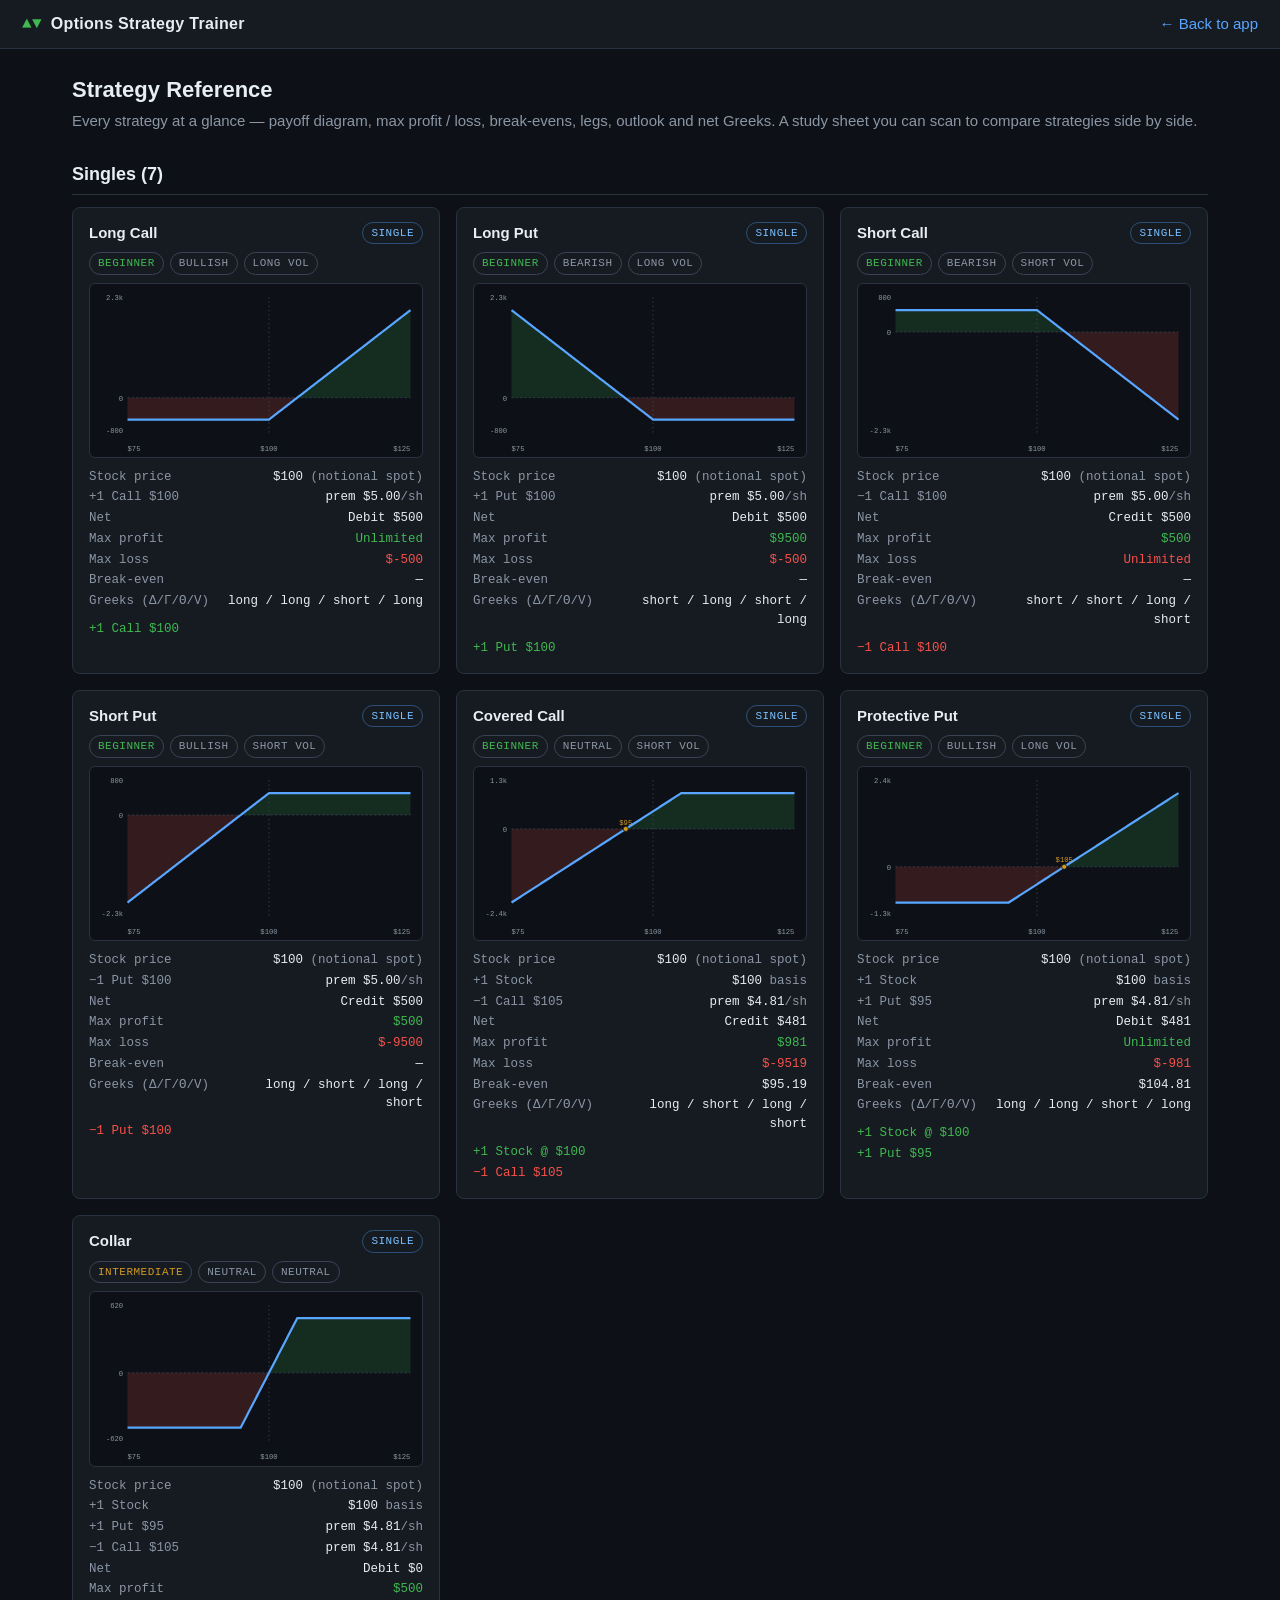
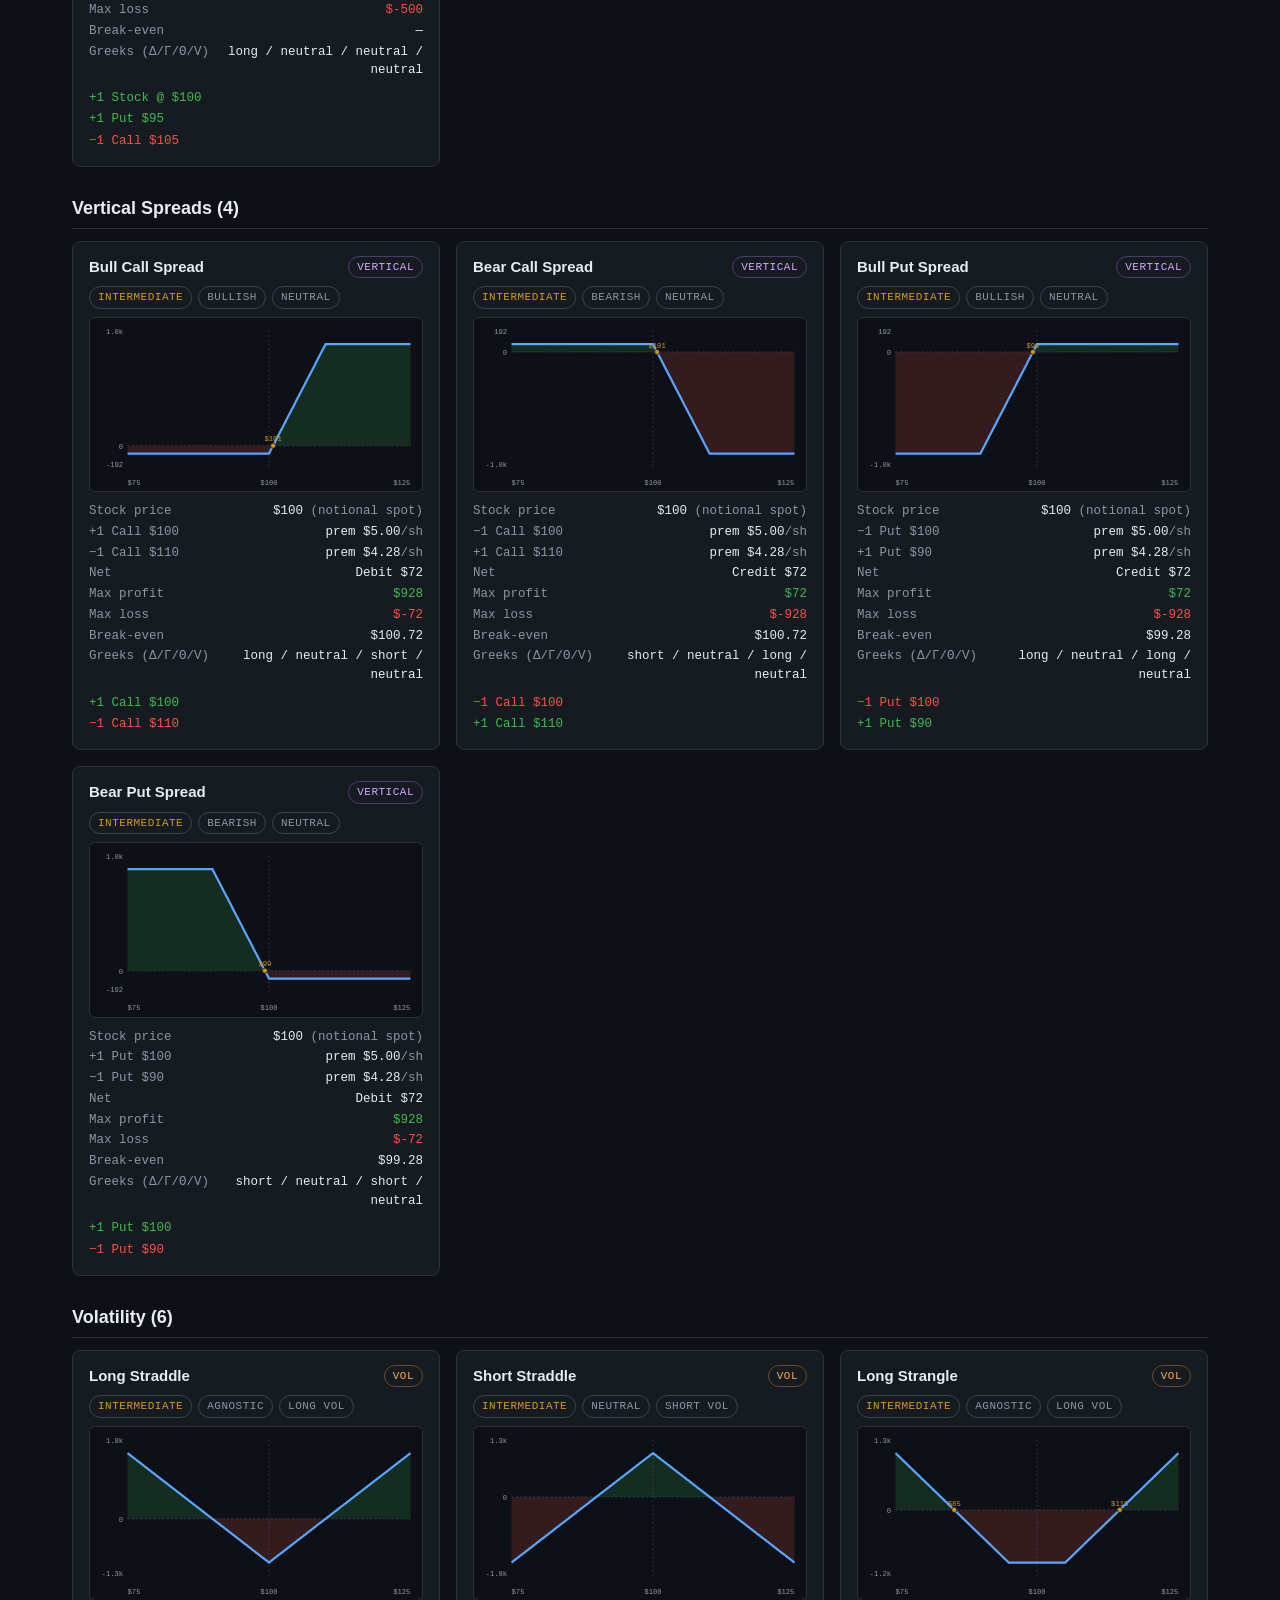
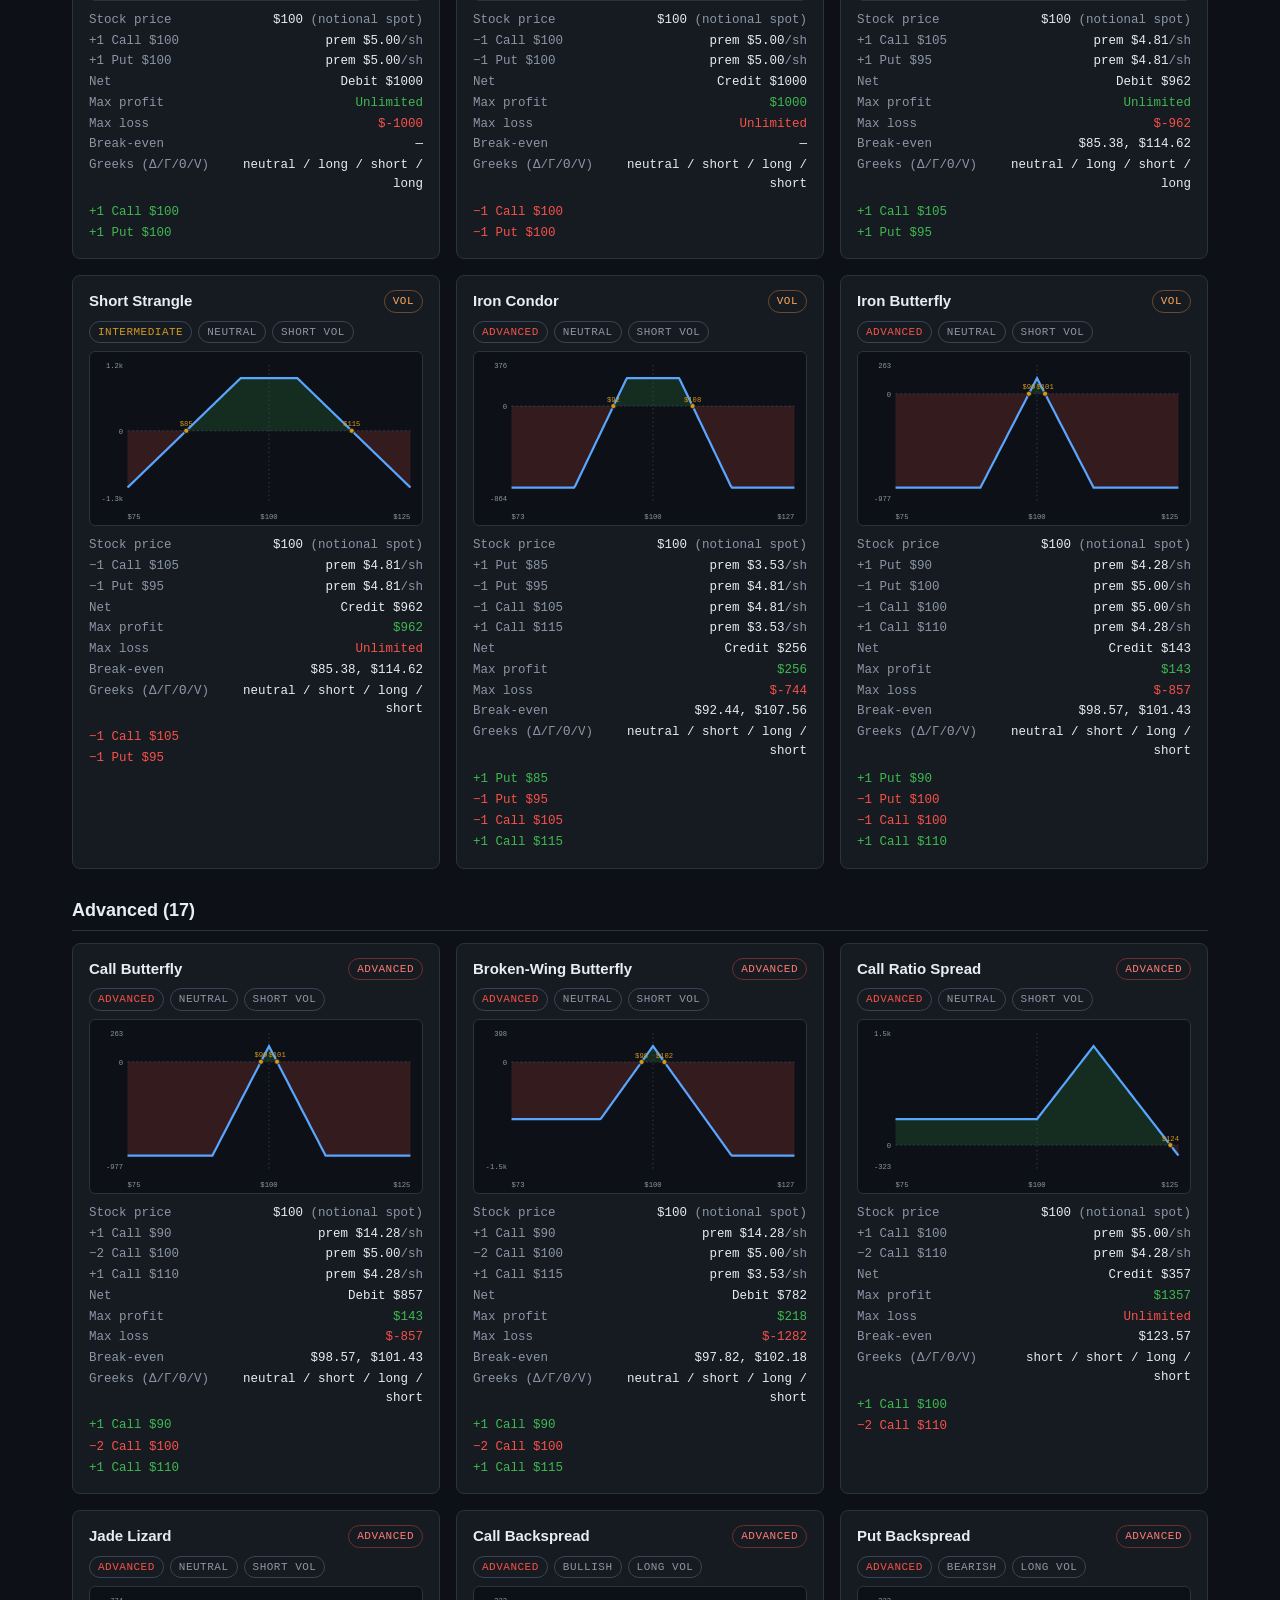
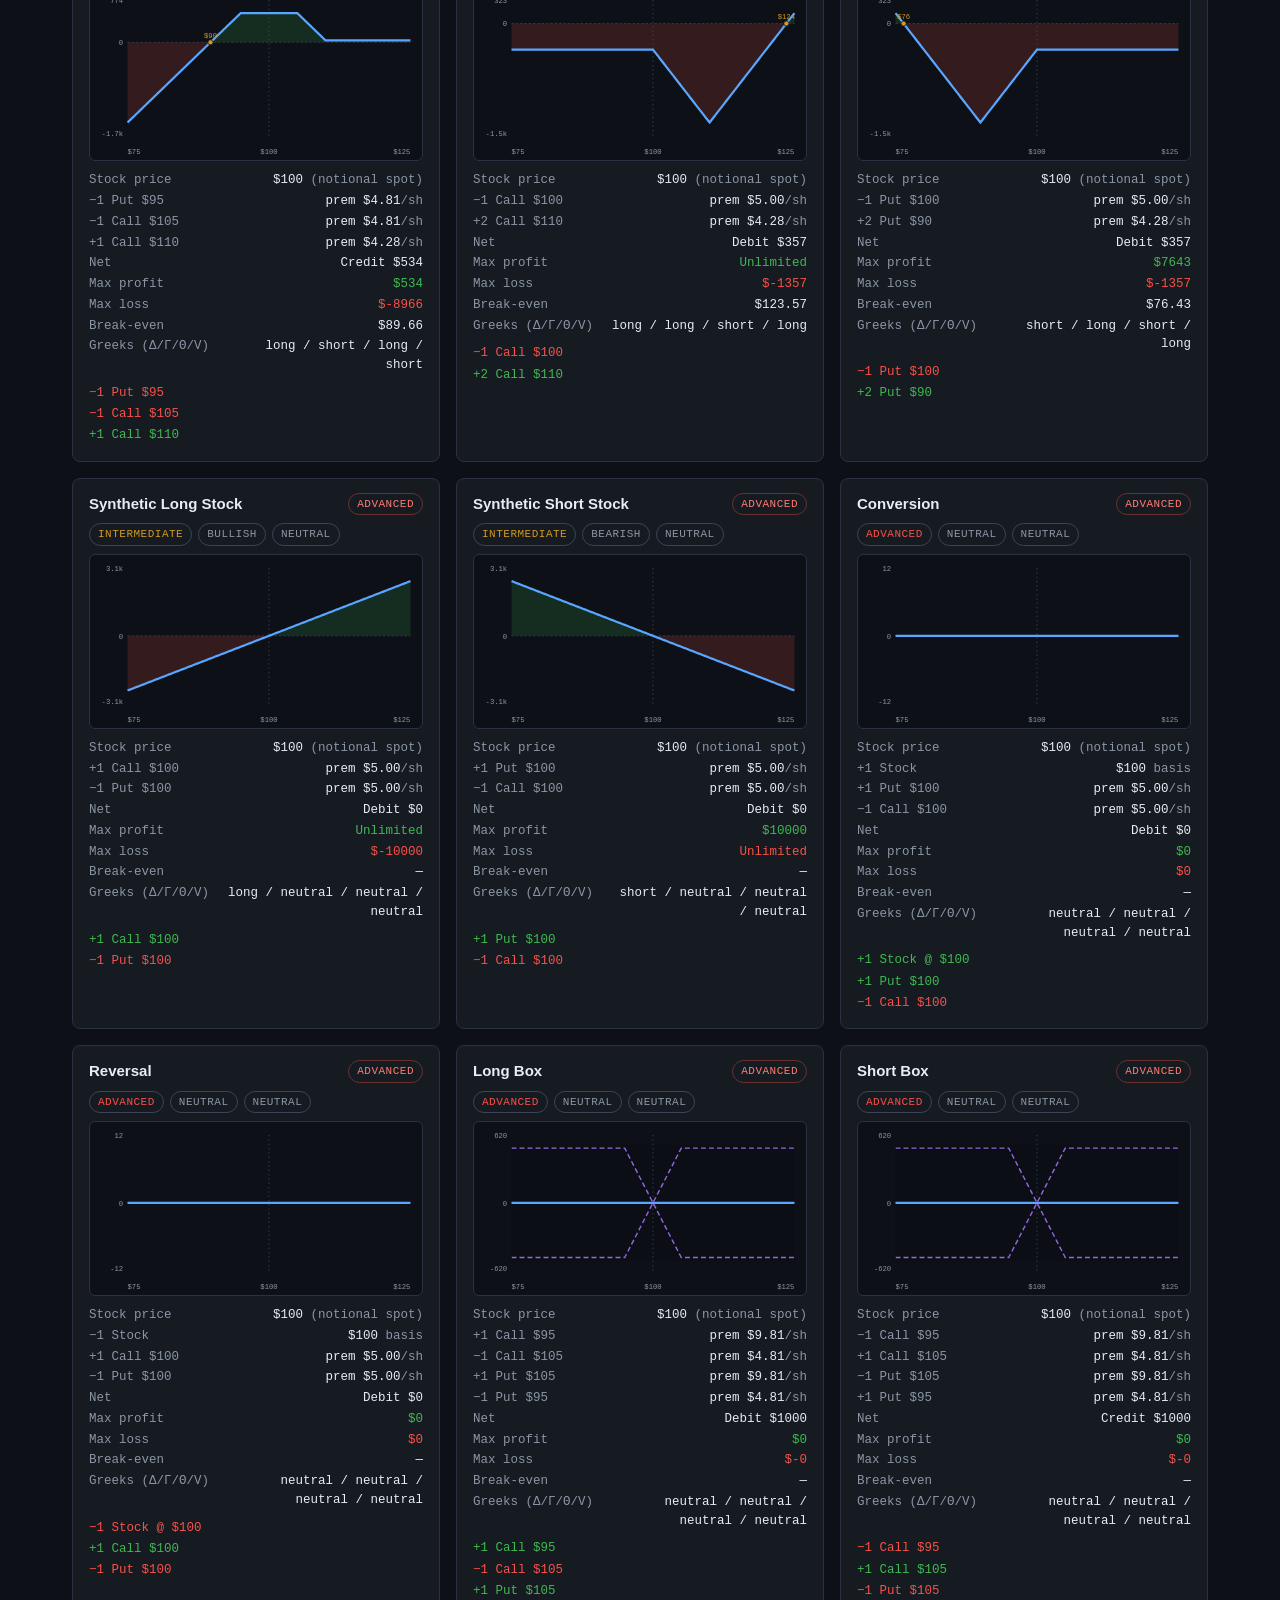
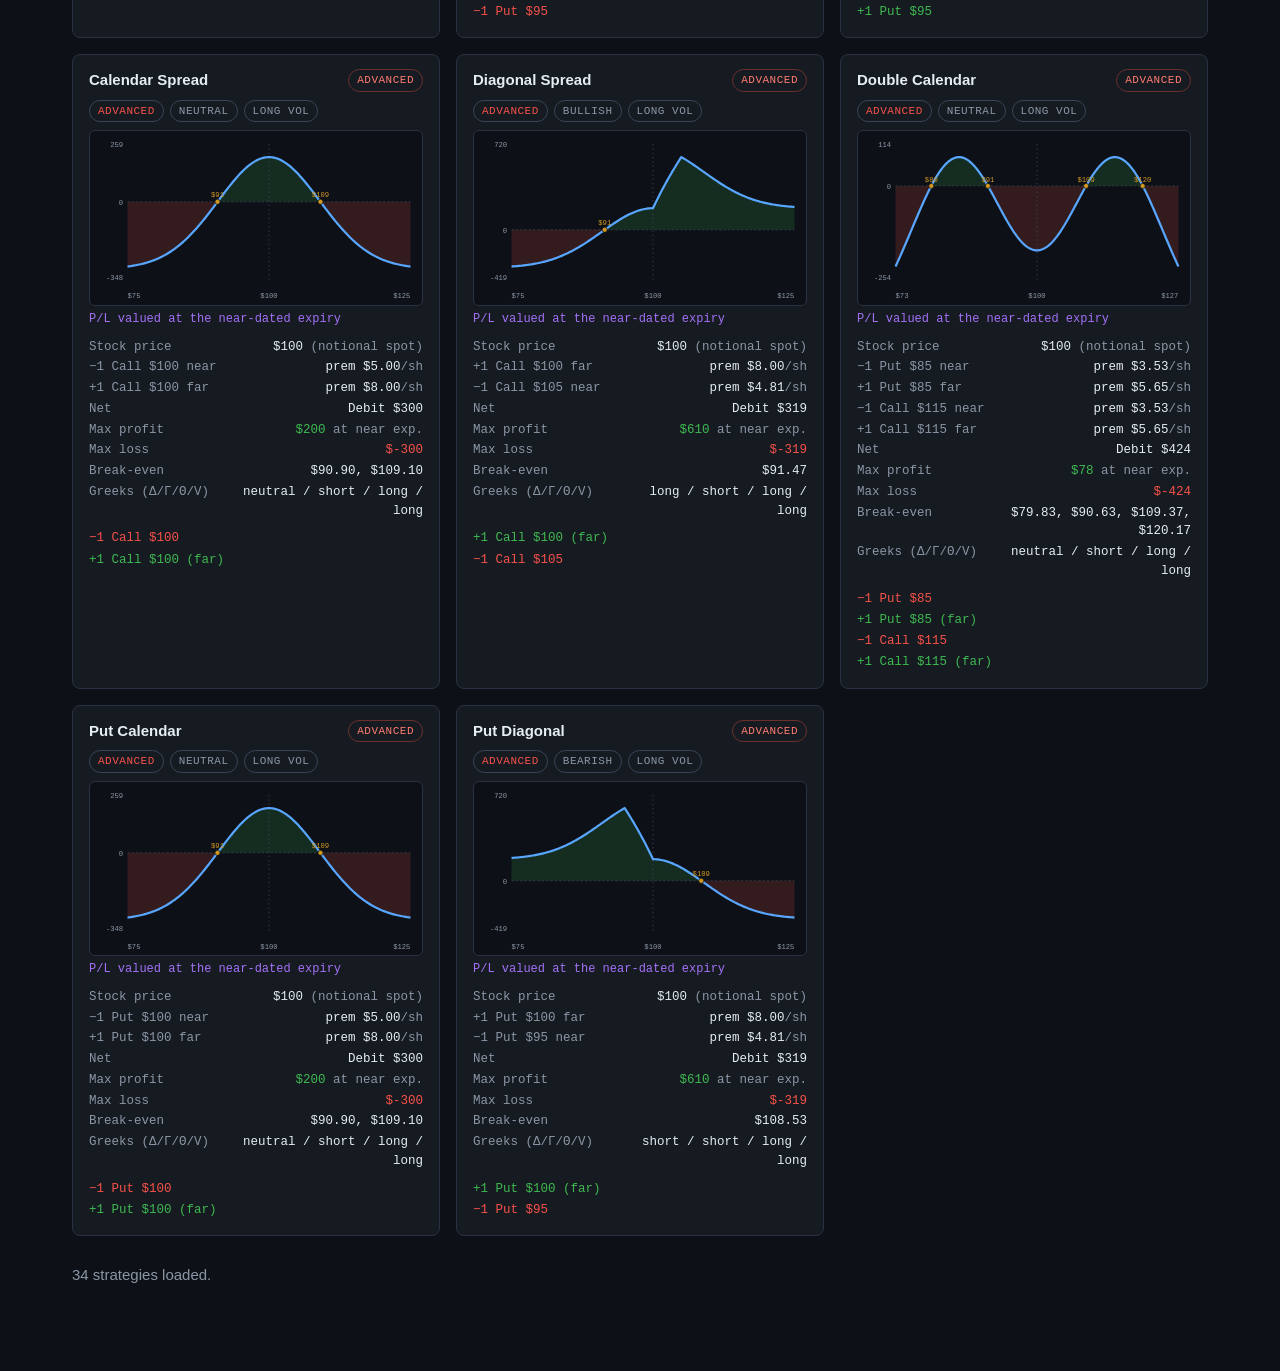
==== gallery.html @ bd4fcbb5 "Accept commas as decimal points in numeric inputs Numeric answer/value fields used type=number, whic" ====
<!DOCTYPE html>
<html lang="en">
<head>
  <meta charset="UTF-8" />
  <meta name="viewport" content="width=device-width, initial-scale=1.0" />
  <title>Strategy Reference · Options Strategy Trainer</title>
  <link rel="stylesheet" href="css/styles.css?v=37" />
</head>
<body>
  <div class="topbar">
    <div class="brand"><span class="tick">▲▼</span> Options Strategy Trainer</div>
    <span class="spacer"></span>
    <a href="index.html">← Back to app</a>
  </div>

  <div class="wrap">
    <h1>Strategy Reference</h1>
    <p class="sub">Every strategy at a glance — payoff diagram, max profit / loss, break-evens, legs, outlook and net Greeks.
       A study sheet you can scan to compare strategies side by side.</p>
    <div id="gallery"></div>
  </div>

  <script src="js/payoff.js?v=37"></script>
  <script src="js/strategies.js?v=37"></script>
  <script>
    (function () {
      var SPOT = Payoff.SPOT;
      var CATS = StrategyLib.CATEGORIES;
      var LABELS = StrategyLib.CATEGORY_LABELS;
      var root = document.getElementById('gallery');

      function legStr(leg) {
        var sign = leg.action === 'buy' ? '+' : '−';
        var cls = leg.action === 'buy' ? 'buy' : 'sell';
        var qty = leg.qty || 1;
        if (leg.type === 'stock') {
          return '<span class="' + cls + '">' + sign + qty + ' Stock @ $' + SPOT + '</span>';
        }
        var k = SPOT + (leg.strike || 0);
        var typ = leg.type === 'call' ? 'Call' : 'Put';
        var exp = leg.expiry === 'far' ? ' (far)' : '';
        return '<span class="' + cls + '">' + sign + qty + ' ' + typ + ' $' + k + exp + '</span>';
      }

      function card(s) {
        var d = document.createElement('div');
        d.className = 'card';

        var tierCls = s.tier === 'Beginner' ? 'beginner' : (s.tier === 'Intermediate' ? 'intermediate' : 'advanced-tier');
        var head = '<div class="card-head"><span class="name">' + s.name + '</span>' +
                   '<span class="pill ' + s.category + '">' + s.category + '</span></div>' +
                   '<div class="tags">' +
                     '<span class="pill ' + tierCls + '">' + s.tier + '</span>' +
                     '<span class="pill">' + s.priceOutlook + '</span>' +
                     '<span class="pill">' + s.volOutlook + '</span>' +
                   '</div>';
        d.innerHTML = head;

        d.appendChild(Payoff.renderStrategy(s, { width: 460, height: 240 }));
        if (s.timeBased) {
          var cap = document.createElement('div');
          cap.className = 'tag-line';
          cap.style.cssText = 'margin-top:4px;color:#a371f7';
          cap.textContent = 'P/L valued at the near-dated expiry';
          d.appendChild(cap);
        }

        var g = s.greeks;
        var metrics = document.createElement('div');
        metrics.className = 'metrics';
        metrics.innerHTML = Payoff.metricsTableFor(s) +
          '<span class="k">Greeks (Δ/Γ/Θ/V)</span><span class="v">' +
              g.delta + ' / ' + g.gamma + ' / ' + g.theta + ' / ' + g.vega + '</span>';
        d.appendChild(metrics);

        var legs = document.createElement('div');
        legs.className = 'legs';
        legs.innerHTML = s.legs.map(legStr).join('<br>');
        d.appendChild(legs);

        return d;
      }

      CATS.forEach(function (cat) {
        var items = StrategyLib.all().filter(function (s) { return s.category === cat; });
        if (!items.length) return;
        var h = document.createElement('h2');
        h.textContent = LABELS[cat] + '  (' + items.length + ')';
        root.appendChild(h);
        var grid = document.createElement('div');
        grid.className = 'grid';
        items.forEach(function (s) { grid.appendChild(card(s)); });
        root.appendChild(grid);
      });

      var total = document.createElement('p');
      total.className = 'sub';
      total.style.marginTop = '28px';
      total.textContent = StrategyLib.all().length + ' strategies loaded.';
      root.appendChild(total);
    })();
  </script>
</body>
</html>
---- css/styles.css ----
/* ============================================================
 * styles.css — clean trading-desk dark theme
 * Monospace numbers, green profit / red loss accents.
 * ============================================================ */

:root {
  --bg:        #0d1117;
  --bg-2:      #161b22;
  --bg-3:      #1c2330;
  --panel:     #161b22;
  --border:    #2a3140;
  --border-2:  #3a4456;
  --text:      #e6edf3;
  --text-dim:  #8b96a5;
  --text-mute: #5b6675;

  --green:     #3fb950;
  --green-dim: rgba(63, 185, 80, 0.16);
  --red:       #f85149;
  --red-dim:   rgba(248, 81, 73, 0.16);
  --accent:    #58a6ff;
  --accent-dim:rgba(88, 166, 255, 0.14);
  --gold:      #d29922;

  --mono: "SF Mono", "JetBrains Mono", "Cascadia Code", "Consolas", ui-monospace, monospace;
  --sans: -apple-system, "Segoe UI", Roboto, Helvetica, Arial, sans-serif;

  --radius: 8px;
  --shadow: 0 4px 18px rgba(0,0,0,0.4);
}

* { box-sizing: border-box; }

html, body {
  margin: 0;
  padding: 0;
  background: var(--bg);
  color: var(--text);
  font-family: var(--sans);
  font-size: 15px;
  line-height: 1.5;
  -webkit-font-smoothing: antialiased;
}

.mono, .num { font-family: var(--mono); }
.profit { color: var(--green); }
.loss   { color: var(--red); }
.dim    { color: var(--text-dim); }

a { color: var(--accent); text-decoration: none; }
a:hover { text-decoration: underline; }

/* ---------------- Top bar / nav ---------------- */
.topbar {
  display: flex;
  align-items: center;
  gap: 18px;
  padding: 12px 22px;
  background: var(--bg-2);
  border-bottom: 1px solid var(--border);
  position: sticky;
  top: 0;
  z-index: 50;
}
.topbar .brand {
  font-weight: 700;
  letter-spacing: 0.3px;
  font-size: 16px;
  display: flex;
  align-items: center;
  gap: 9px;
}
.topbar .brand .tick { color: var(--green); font-family: var(--mono); }
.topbar nav { display: flex; gap: 4px; flex-wrap: wrap; }
.topbar nav button {
  background: transparent;
  border: 1px solid transparent;
  color: var(--text-dim);
  padding: 6px 13px;
  border-radius: 6px;
  font-size: 14px;
  cursor: pointer;
  font-family: var(--sans);
}
.topbar nav button:hover { color: var(--text); background: var(--bg-3); }
.topbar nav button.active {
  color: var(--text);
  background: var(--bg-3);
  border-color: var(--border-2);
}
.topbar .spacer { flex: 1; }

/* ---------------- Layout ---------------- */
.wrap { max-width: 1180px; margin: 0 auto; padding: 24px 22px 64px; }
h1 { font-size: 22px; margin: 0 0 4px; }
h2 { font-size: 18px; margin: 28px 0 12px; border-bottom: 1px solid var(--border); padding-bottom: 6px; }
.sub { color: var(--text-dim); margin: 0 0 20px; }

/* ---------------- Buttons / controls ---------------- */
.btn {
  background: var(--bg-3);
  border: 1px solid var(--border-2);
  color: var(--text);
  padding: 9px 16px;
  border-radius: 6px;
  font-size: 14px;
  cursor: pointer;
  font-family: var(--sans);
}
.btn:hover { border-color: var(--accent); }
.btn.primary { background: var(--accent); border-color: var(--accent); color: #0d1117; font-weight: 600; }
.btn.primary:hover { filter: brightness(1.08); }
.btn:disabled { opacity: 0.45; cursor: not-allowed; }
.btn.ghost { background: transparent; }

.pill {
  display: inline-block;
  font-family: var(--mono);
  font-size: 11px;
  text-transform: uppercase;
  letter-spacing: 0.5px;
  padding: 2px 8px;
  border-radius: 999px;
  border: 1px solid var(--border-2);
  color: var(--text-dim);
}
.pill.single   { color: #79c0ff; border-color: #2d4f76; }
.pill.vertical { color: #d2a8ff; border-color: #4d3b6b; }
.pill.vol      { color: #ffa657; border-color: #6b4a2d; }
.pill.advanced { color: #ff7b72; border-color: #6b2f2c; }
.pill.beginner    { color: var(--green); }
.pill.intermediate{ color: var(--gold); }
.pill.advanced-tier { color: var(--red); }

/* ---------------- Cards ---------------- */
.grid {
  display: grid;
  grid-template-columns: repeat(auto-fill, minmax(320px, 1fr));
  gap: 16px;
}
.card {
  background: var(--panel);
  border: 1px solid var(--border);
  border-radius: var(--radius);
  padding: 14px 16px;
}
.card .card-head {
  display: flex;
  align-items: center;
  justify-content: space-between;
  gap: 8px;
  margin-bottom: 8px;
}
.card .card-head .name { font-weight: 650; font-size: 15px; }
.card .tags { display: flex; gap: 6px; flex-wrap: wrap; margin-bottom: 8px; }

/* ---------------- Payoff SVG ---------------- */
.payoff-svg {
  width: 100%;
  height: auto;
  display: block;
  background: var(--bg);
  border: 1px solid var(--border);
  border-radius: 6px;
}
.payoff-svg.payoff-mini { border: none; background: transparent; }

.payoff-line   { fill: none; stroke: var(--accent); stroke-width: 2.2; vector-effect: non-scaling-stroke; }
.payoff-component { fill: none; stroke: #a371f7; stroke-width: 1.4; stroke-dasharray: 5 3; opacity: 0.9; vector-effect: non-scaling-stroke; }
.payoff-mini .payoff-component { stroke-width: 1.1; opacity: 0.8; }
.zero-line     { stroke: var(--border-2); stroke-width: 1; stroke-dasharray: 3 3; }
.spot-line     { stroke: var(--text-mute); stroke-width: 1; stroke-dasharray: 2 4; opacity: 0.7; }
.pl-profit-fill{ fill: var(--green-dim); stroke: none; }
.pl-loss-fill  { fill: var(--red-dim); stroke: none; }
.be-dot        { fill: var(--gold); stroke: var(--bg); stroke-width: 1; }
.be-label      { fill: var(--gold); font-family: var(--mono); font-size: 10px; text-anchor: middle; }
.axis-label    { fill: var(--text-dim); font-family: var(--mono); font-size: 10px; }
.axis-label.y  { text-anchor: end; }
.axis-label.x.start { text-anchor: start; }
.axis-label.x.mid   { text-anchor: middle; }
.axis-label.x.end   { text-anchor: end; }

/* ---------------- Metrics table ---------------- */
.metrics {
  display: grid;
  grid-template-columns: auto 1fr;
  gap: 2px 12px;
  font-family: var(--mono);
  font-size: 12.5px;
  margin-top: 10px;
}
.metrics .k { color: var(--text-dim); }
.metrics .v { text-align: right; }

.legs {
  font-family: var(--mono);
  font-size: 12.5px;
  color: var(--text-dim);
  margin-top: 8px;
  line-height: 1.7;
}
.legs .buy  { color: var(--green); }
.legs .sell { color: var(--red); }

/* ---------------- Utility ---------------- */
.row { display: flex; gap: 12px; align-items: center; flex-wrap: wrap; }
.muted-box {
  background: var(--bg-2);
  border: 1px solid var(--border);
  border-radius: var(--radius);
  padding: 16px;
}
.tag-line { font-family: var(--mono); font-size: 12px; color: var(--text-dim); }

.home-footer {
  margin-top: 40px;
  padding-top: 18px;
  border-top: 1px solid var(--border);
  text-align: center;
  color: var(--text-dim);
  font-size: 13px;
}
.home-footer-sub { color: var(--text-mute); font-size: 11px; margin-top: 3px; letter-spacing: 0.3px; }

/* ---------------- Match mode ---------------- */
.hud .hud-stat {
  background: var(--bg-2);
  border: 1px solid var(--border);
  border-radius: 6px;
  padding: 6px 12px;
  font-size: 14px;
}
.hud .hud-stat .mono { font-size: 15px; font-weight: 600; }

.match-board {
  display: grid;
  grid-template-columns: repeat(auto-fill, minmax(170px, 1fr));
  gap: 12px;
}
.match-board.paused .tile { visibility: hidden; }
.paused-msg {
  background: var(--bg-3);
  border: 1px dashed var(--border-2);
  border-radius: var(--radius);
  padding: 18px;
  text-align: center;
  color: var(--gold);
  font-family: var(--mono);
  margin-bottom: 12px;
}
.tile {
  background: var(--panel);
  border: 1px solid var(--border-2);
  border-radius: var(--radius);
  padding: 12px;
  min-height: 92px;
  display: flex;
  align-items: center;
  justify-content: center;
  text-align: center;
  cursor: grab;
  user-select: none;
  transition: transform 0.12s, box-shadow 0.12s, opacity 0.3s, border-color 0.12s, background 0.12s;
}
.tile:hover { border-color: var(--accent); }
.tile:active { cursor: grabbing; }
.tile.dragging { opacity: 0.5; }
.tile.drop-hover { border-color: var(--accent); background: var(--accent-dim); }
.tile.selected { border-color: var(--accent); box-shadow: 0 0 0 2px var(--accent-dim); background: var(--accent-dim); }
.tile.wrong { border-color: var(--red); background: var(--red-dim); animation: shake 0.36s; }
.tile.matched { opacity: 0; transform: scale(0.85); pointer-events: none; }

@keyframes shake {
  0%,100% { transform: translateX(0); }
  25% { transform: translateX(-5px); }
  75% { transform: translateX(5px); }
}

.tile-name { font-weight: 650; font-size: 15px; }
.tile-legs { font-family: var(--mono); font-size: 13px; line-height: 1.8; }
.tile-legs .buy { color: var(--green); }
.tile-legs .sell { color: var(--red); }
.tile-outlook { font-size: 13px; line-height: 1.5; }
.tile-graph { width: 100%; }
.tile-graph .payoff-svg { height: 90px; }

select.btn { padding-right: 8px; }
select option { background: var(--bg-2); color: var(--text); }
.pairs-input { width: 64px; margin-top: 0; height: 40px; box-sizing: border-box; padding: 0 9px; font-size: 14px; text-align: center; }
/* wrapper that vertically centers its control so toolbar box middles align */
.ctl { display: inline-flex; align-items: center; gap: 6px; }

/* toolbar: every control (selects, number input, button) shares one height,
   contents vertically centered, so all box middles line up on one row. */
.toolbar { align-items: center; }
.toolbar .btn,
.toolbar select.btn,
.toolbar .pairs-input {
  height: 40px;
  box-sizing: border-box;
  padding-top: 0;
  padding-bottom: 0;
  display: inline-flex;
  align-items: center;
  margin: 0;
}
.toolbar .btn { justify-content: center; }

/* ---------------- Memory match (concentration) ---------------- */
.mem-tile { position: relative; cursor: pointer; }
.mem-tile .mem-back {
  position: absolute; inset: 0;
  display: flex; align-items: center; justify-content: center;
  font-family: var(--mono); font-size: 26px; font-weight: 700; color: var(--accent);
  background: var(--bg-3); border-radius: var(--radius);
  opacity: 0; transition: opacity 0.18s;
}
.mem-tile .mem-inner { transition: opacity 0.18s; }
.mem-tile.down .mem-back { opacity: 1; }
.mem-tile.down .mem-inner { opacity: 0; }
.mem-tile.down { border-color: var(--border-2); }
.mem-tile.down:hover { border-color: var(--accent); }
.mem-tile.matched { opacity: 0.45; border-color: var(--green); pointer-events: none; }
.mem-tile.matched .mem-back { opacity: 0; }

/* ---------------- Flashcards ---------------- */
.fc-stage { perspective: 1800px; display: flex; justify-content: center; }
.flashcard {
  position: relative;
  width: 100%;
  max-width: 860px;
  min-height: 580px;
  cursor: pointer;
  transform-style: preserve-3d;
  transition: transform 0.5s cubic-bezier(0.4, 0.2, 0.2, 1);
}
.flashcard.flipped { transform: rotateY(180deg); }
.fc-face {
  position: absolute;
  inset: 0;
  backface-visibility: hidden;
  -webkit-backface-visibility: hidden;
  background: var(--panel);
  border: 1px solid var(--border-2);
  border-radius: 12px;
  box-shadow: var(--shadow);
  padding: 26px;
}
.fc-back { transform: rotateY(180deg); }
.fc-name-content {
  display: flex;
  flex-direction: column;
  align-items: center;
  justify-content: center;
  gap: 18px;
  height: 100%;
}
.fc-detail-content { height: 100%; }
.fc-bigname { font-size: 40px; font-weight: 700; text-align: center; letter-spacing: 0.3px; }
.fc-back-grid { display: grid; grid-template-columns: 1fr 1fr; gap: 26px; align-content: start; }
.fc-name-sm { font-size: 18px; font-weight: 650; margin-bottom: 10px; }
.fc-section-label {
  font-family: var(--mono);
  font-size: 11px;
  text-transform: uppercase;
  letter-spacing: 0.6px;
  color: var(--text-mute);
  margin: 14px 0 6px;
}
.fc-why { margin: 0; font-size: 14px; line-height: 1.6; color: var(--text); }
.fc-greeks { display: flex; flex-direction: column; gap: 4px; }
.fc-greek { display: grid; grid-template-columns: 76px 64px 1fr; gap: 8px; align-items: baseline; font-size: 13px; }
.fc-greek-name { font-family: var(--mono); color: var(--text-dim); }
.fc-greek-sign { font-family: var(--mono); font-weight: 600; }
.fc-greek-mean { font-size: 12px; }
.sign-long { color: var(--green); }
.sign-short { color: var(--red); }
.sign-neutral { color: var(--text-dim); }

@media (max-width: 640px) {
  .fc-back-grid { grid-template-columns: 1fr; }
  .flashcard { min-height: 880px; }
  .fc-bigname { font-size: 32px; }
}

/* ---------------- Test mode ---------------- */
.progress { height: 6px; background: var(--bg-3); border-radius: 999px; overflow: hidden; }
.progress-fill { height: 100%; background: var(--accent); transition: width 0.25s; }
.q-prompt { font-size: 17px; font-weight: 600; margin-bottom: 12px; }
.q-node { margin: 12px 0; display: flex; justify-content: center; }
.q-node .payoff-svg { max-width: 440px; }
.q-legs { font-size: 15px; line-height: 2; text-align: center; }
.q-options { display: flex; flex-direction: column; gap: 8px; margin-top: 6px; }
.q-opt {
  text-align: left;
  background: var(--bg-3);
  border: 1px solid var(--border-2);
  color: var(--text);
  padding: 11px 14px;
  border-radius: 6px;
  cursor: pointer;
  font-size: 14.5px;
  font-family: var(--sans);
}
.q-opt:hover { border-color: var(--accent); }
.q-opt.chosen { border-color: var(--accent); background: var(--accent-dim); font-weight: 600; }
.q-input {
  width: 100%;
  background: var(--bg);
  border: 1px solid var(--border-2);
  color: var(--text);
  padding: 12px 14px;
  border-radius: 6px;
  font-size: 16px;
  font-family: var(--mono);
  margin-top: 6px;
}
.q-input:focus { outline: none; border-color: var(--accent); }
.review-row { display: grid; grid-template-columns: 18px 1fr auto; gap: 10px; padding: 5px 0; border-top: 1px solid var(--border); font-size: 13px; align-items: baseline; }
.review-a { font-family: var(--mono); text-align: right; }
.review-why { font-size: 12.5px; color: var(--text-dim); padding: 2px 0 8px 28px; line-height: 1.55; }

/* ---------------- Build-a-payoff ---------------- */
.build-cols { display: grid; grid-template-columns: 1fr 1fr; gap: 16px; align-items: start; }
@media (max-width: 760px) { .build-cols { grid-template-columns: 1fr; } }
.leg-adder { display: flex; flex-wrap: wrap; gap: 8px; align-items: center; margin: 10px 0 14px; }
.leg-adder select.btn { padding: 7px 9px; }
.leg-list { display: flex; flex-direction: column; gap: 6px; margin-bottom: 14px; }
.leg-chip {
  display: flex; align-items: center; justify-content: space-between;
  background: var(--bg-3); border: 1px solid var(--border); border-radius: 6px;
  padding: 6px 10px; font-family: var(--mono); font-size: 13px;
}
.leg-chip .buy { color: var(--green); }
.leg-chip .sell { color: var(--red); }
.leg-x { background: none; border: none; color: var(--text-mute); font-size: 18px; cursor: pointer; line-height: 1; padding: 0 4px; }
.leg-x:hover { color: var(--red); }
.feedback { padding: 10px 12px; border-radius: 6px; font-size: 14px; }
.feedback.ok { background: var(--green-dim); border: 1px solid var(--green); color: var(--green); }
.feedback.no { background: var(--red-dim); border: 1px solid var(--red); color: var(--red); }

/* ---------------- Greeks mini-game ---------------- */
.greek-profile-prompt {
  font-size: 16px; color: var(--text);
  background: var(--bg); border: 1px solid var(--border-2);
  border-radius: 6px; padding: 10px 14px; margin-bottom: 12px; text-align: center;
}
.q-opt.opt-correct { border-color: var(--green); background: var(--green-dim); color: var(--green); font-weight: 600; }
.q-opt.opt-wrong { border-color: var(--red); background: var(--red-dim); color: var(--red); }
.q-opt:disabled { cursor: default; opacity: 1; }

/* ---------------- Sandbox ---------------- */
.sandbox-field { display: inline-flex; flex-direction: column; gap: 3px; }
.sandbox-field .tag-line { font-size: 10px; min-height: 12px; }
/* All adder controls share one height so their middles line up when bottom-aligned. */
.leg-adder { align-items: flex-end; }
.sandbox-field > select,
.sandbox-field > input,
.sandbox-field > button {
  height: 38px;
  box-sizing: border-box;
  margin: 0;
}
.recognized {
  font-size: 15px; padding: 8px 12px; border-radius: 6px; margin-bottom: 10px;
  background: var(--bg-3); border: 1px solid var(--border);
}
.recognized.hit { border-color: var(--green); background: var(--green-dim); }
.recognized.hit strong { color: var(--green); }

/* ---------------- Glossary ---------------- */
.glossary {
  margin-top: 28px;
  background: var(--bg-2);
  border: 1px solid var(--border);
  border-radius: var(--radius);
  padding: 8px 16px 16px;
}
.glossary summary {
  cursor: pointer;
  font-weight: 650;
  padding: 8px 0;
  font-size: 15px;
  list-style: none;
}
.glossary summary::-webkit-details-marker { display: none; }
.glossary summary::before { content: '▸ '; color: var(--text-dim); }
.glossary[open] summary::before { content: '▾ '; }
.glossary-grid {
  display: grid;
  grid-template-columns: 200px 1fr;
  gap: 6px 16px;
  margin-bottom: 8px;
}
.gl-term { font-family: var(--mono); font-size: 13px; color: var(--accent); }
.gl-def { font-size: 13.5px; color: var(--text); }
@media (max-width: 560px) { .glossary-grid { grid-template-columns: 1fr; gap: 1px 0; } .gl-def { margin-bottom: 8px; } }

/* ---- leaderboard ---- */
.lb-table { padding: 8px 12px; }
.lb-row {
  display: grid;
  grid-template-columns: 44px 1fr 76px 62px 56px;
  gap: 8px;
  align-items: center;
  padding: 7px 4px;
  border-bottom: 1px solid var(--border);
}
.lb-row:last-child { border-bottom: none; }
.lb-head {
  font-size: 11px;
  text-transform: uppercase;
  letter-spacing: 0.04em;
  color: var(--text-dim);
  border-bottom: 1px solid var(--border-2);
}
.lb-me { background: var(--accent-dim); border-radius: var(--radius); }
.lb-rank { text-align: center; }
.lb-name { overflow: hidden; text-overflow: ellipsis; white-space: nowrap; }
.lb-detail, .lb-pct { text-align: right; font-size: 12px; }
.lb-score { text-align: right; font-weight: 600; color: var(--text); }
.lb-post .feedback { display: inline-block; }
.lb-head .lb-sortable { cursor: pointer; user-select: none; }
.lb-head .lb-sortable:hover { color: var(--text); }
.lb-head .lb-sort-active { color: var(--accent); }
.lb-link { color: var(--accent); cursor: pointer; }
.lb-link:hover { text-decoration: underline; }
.lb-idname { color: var(--text); font-weight: 600; }
@media (max-width: 560px) {
  .lb-row { grid-template-columns: 36px 1fr 64px 52px; }
  .lb-detail { display: none; }
}
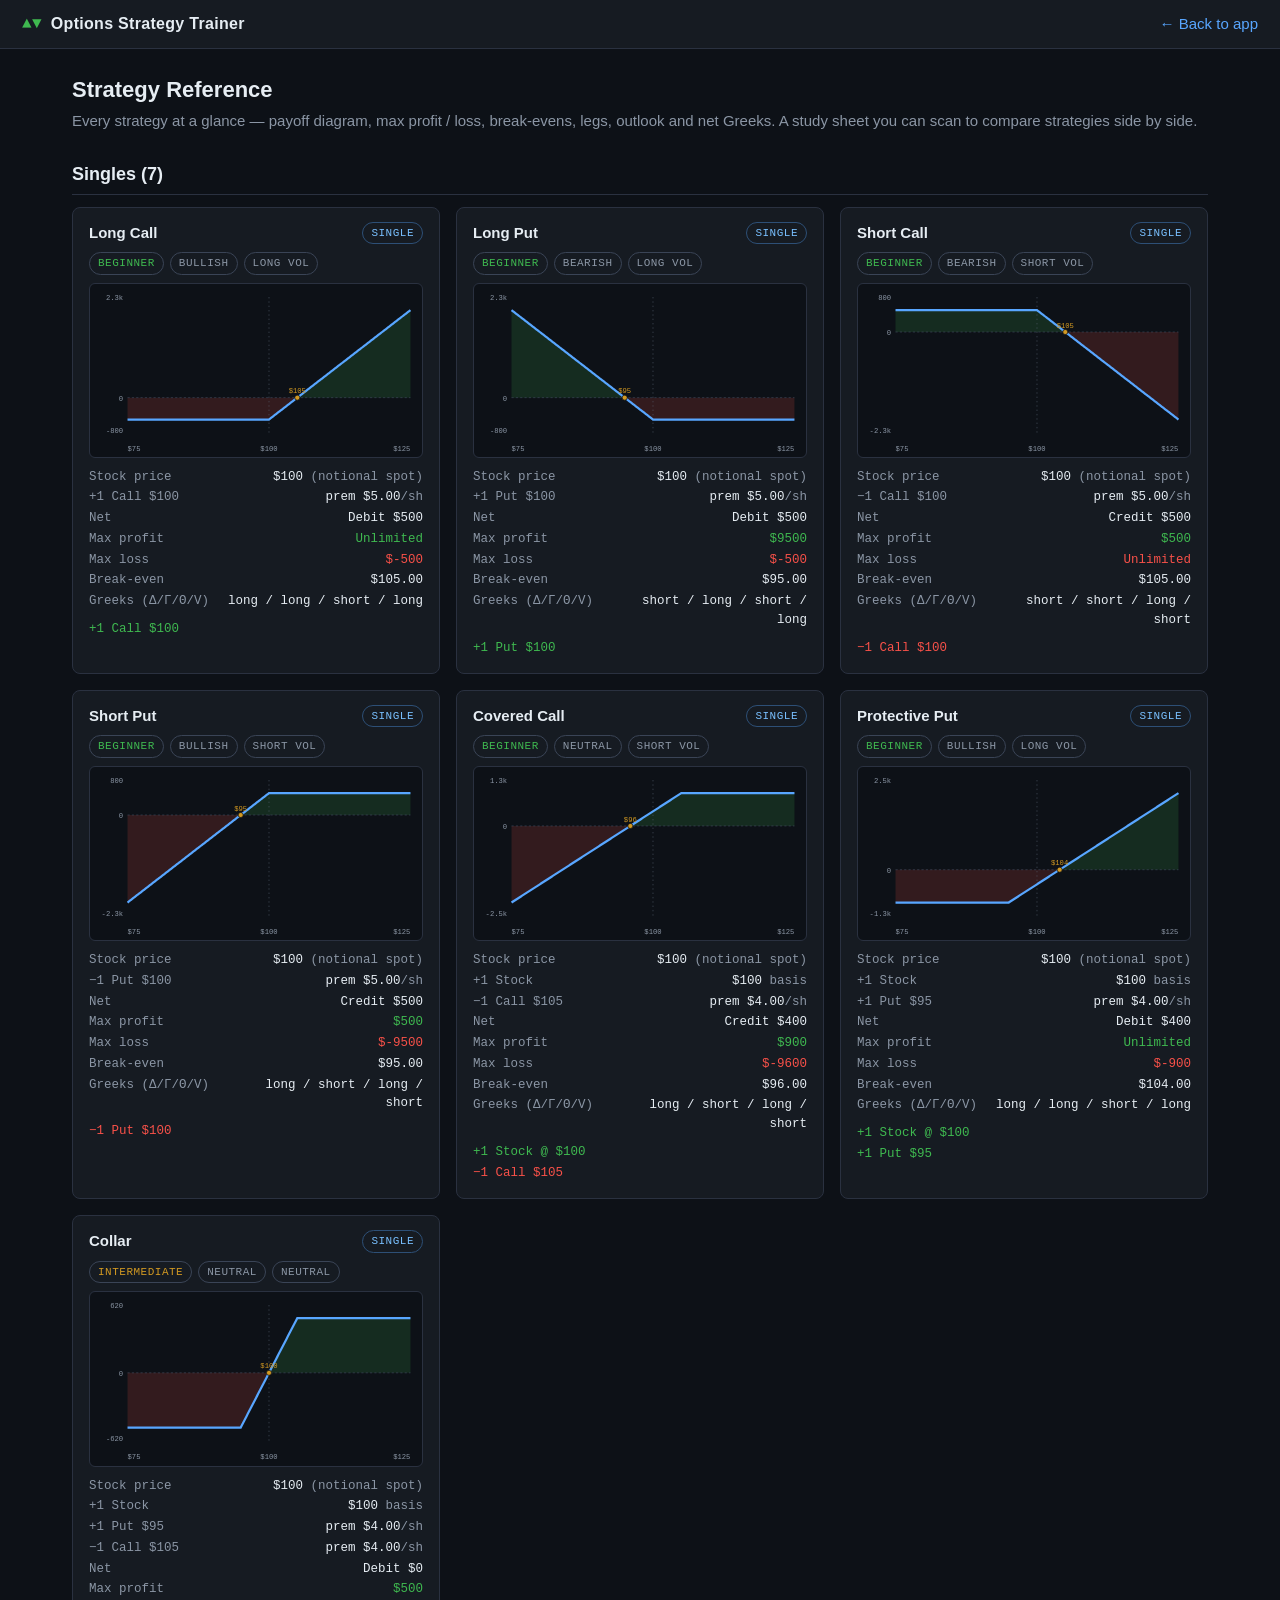
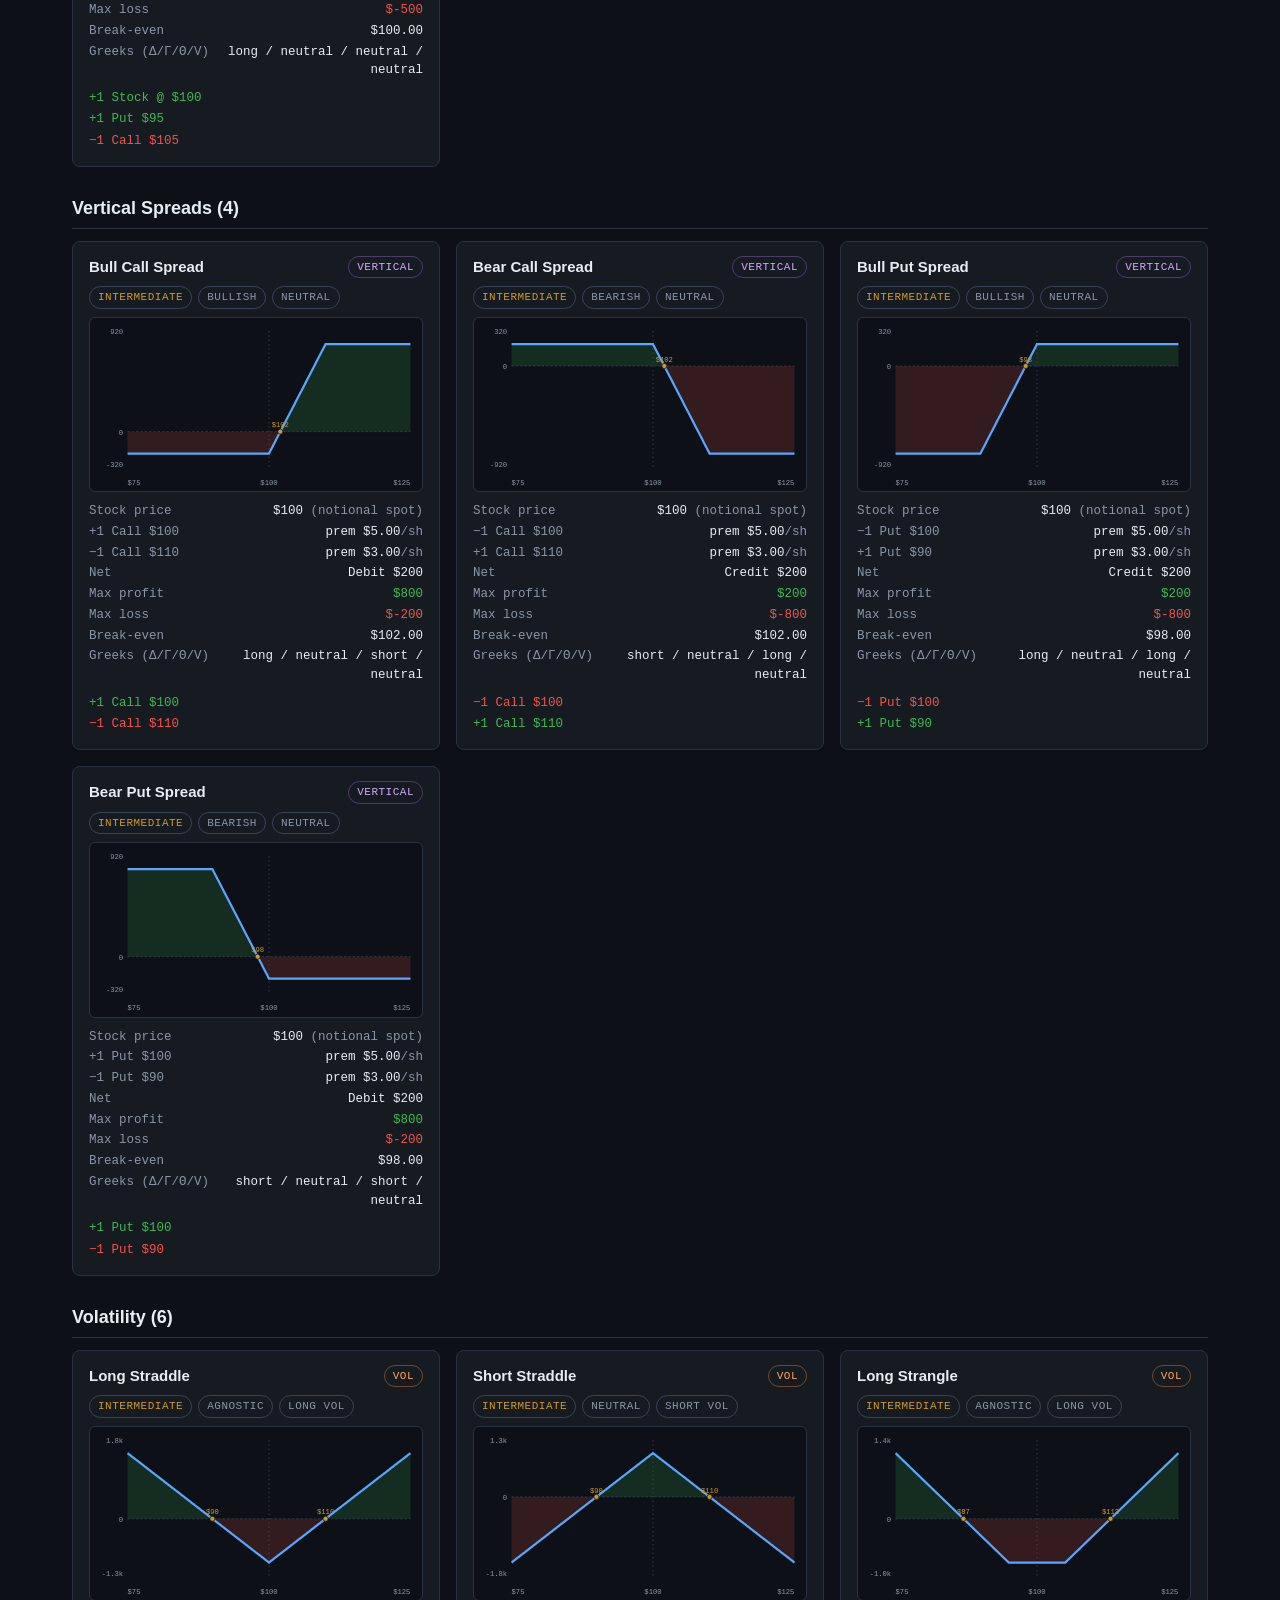
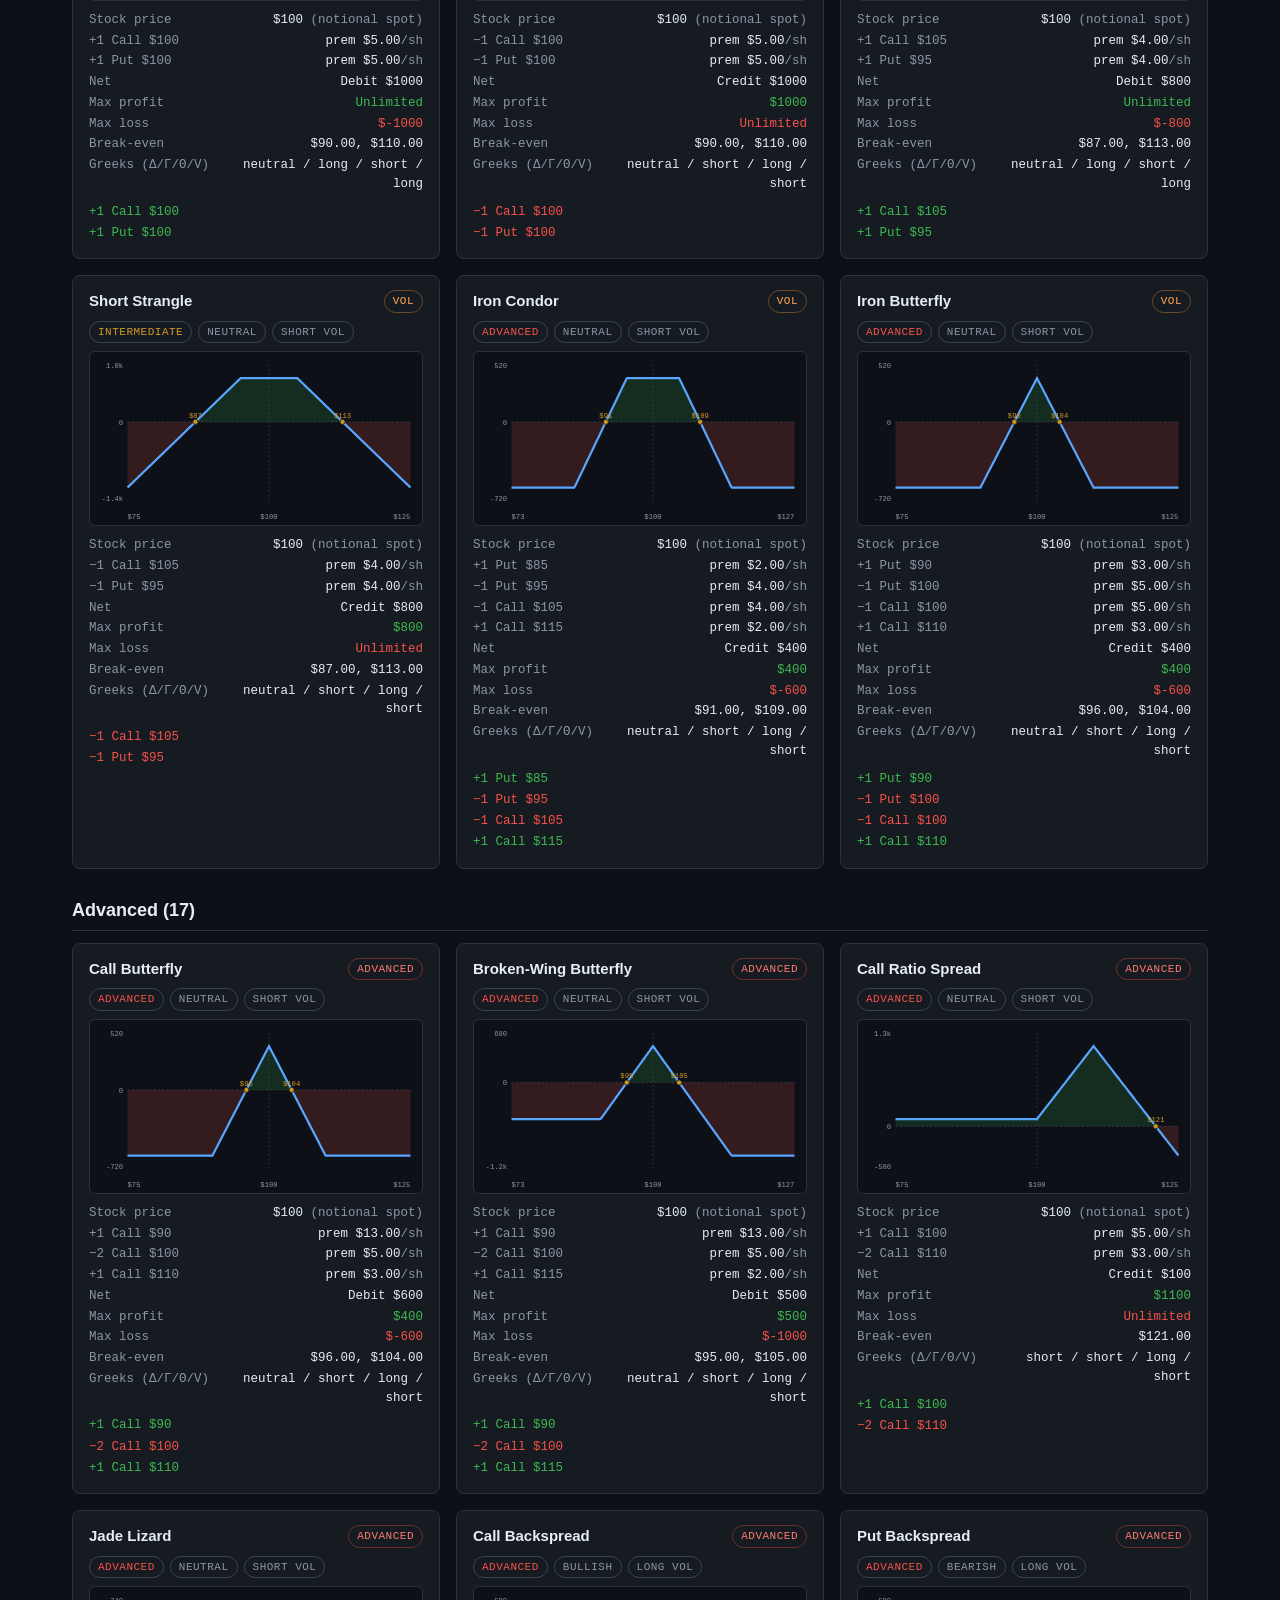
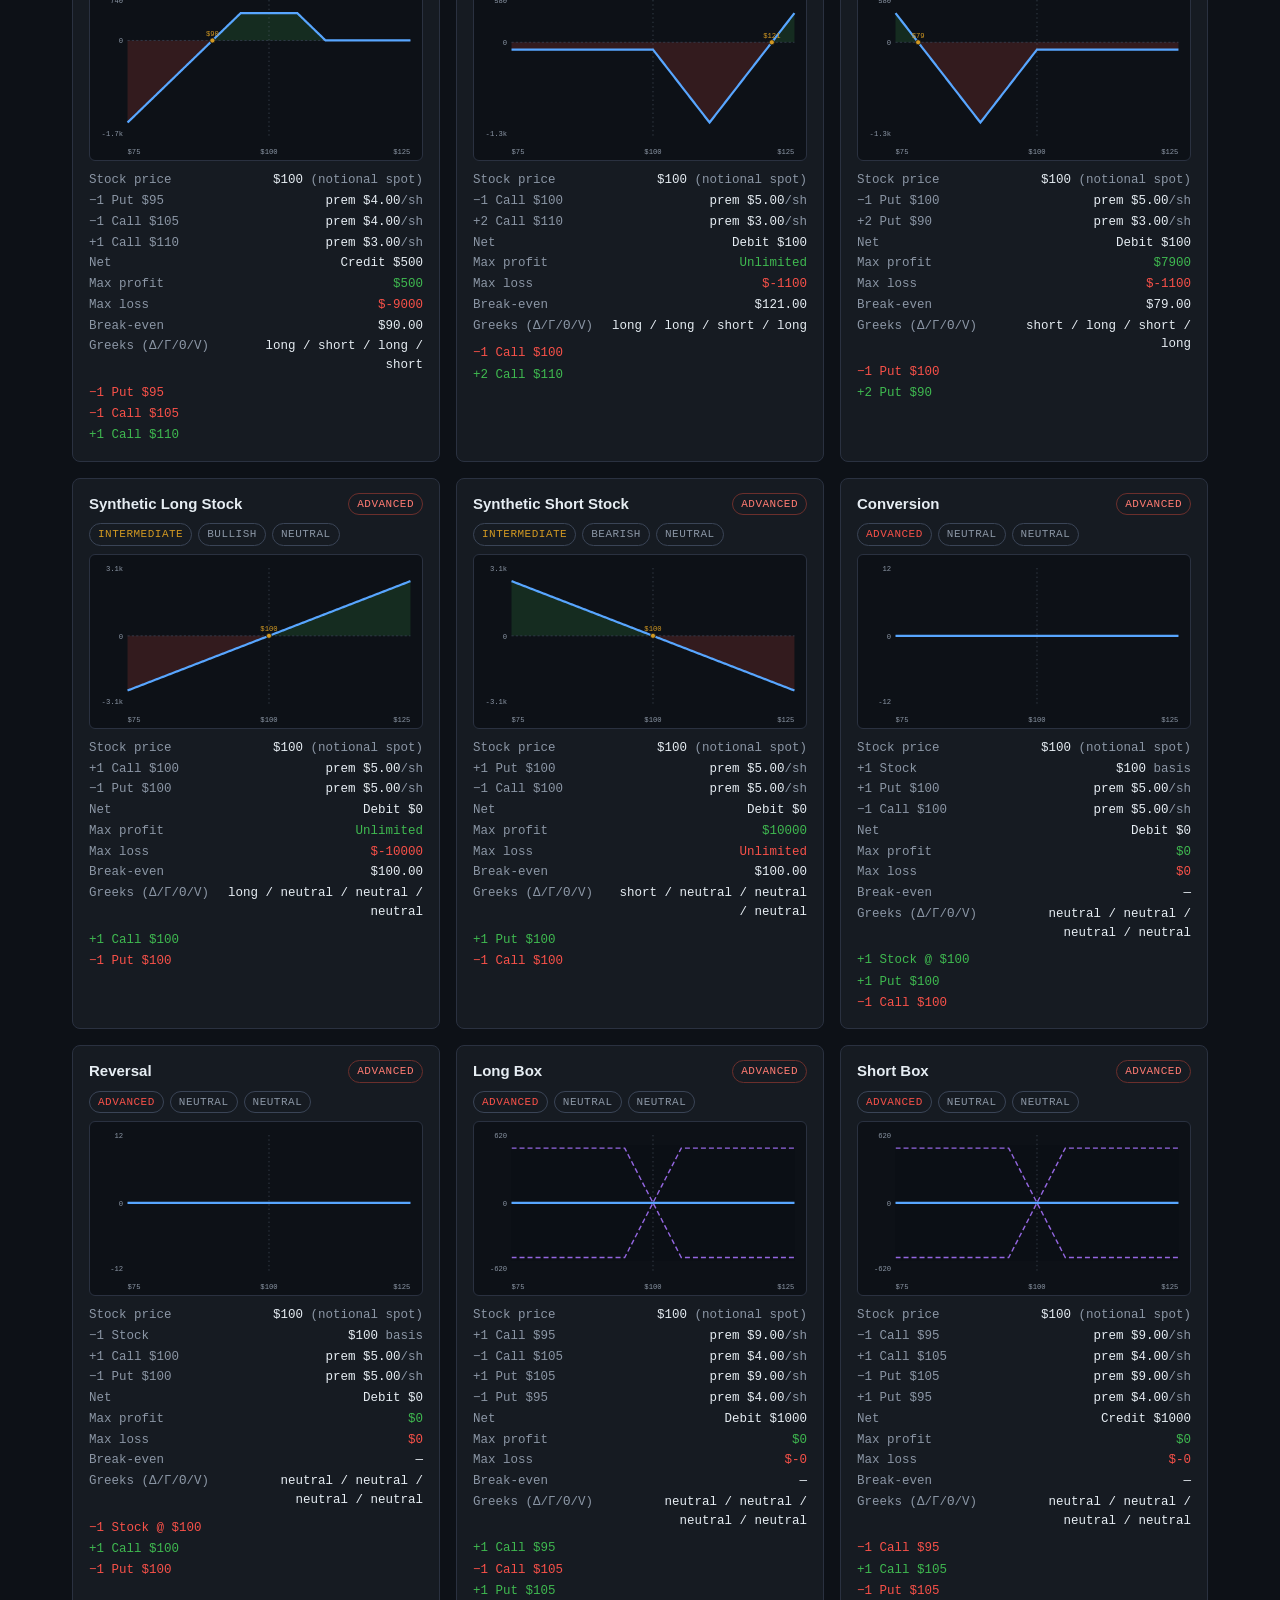
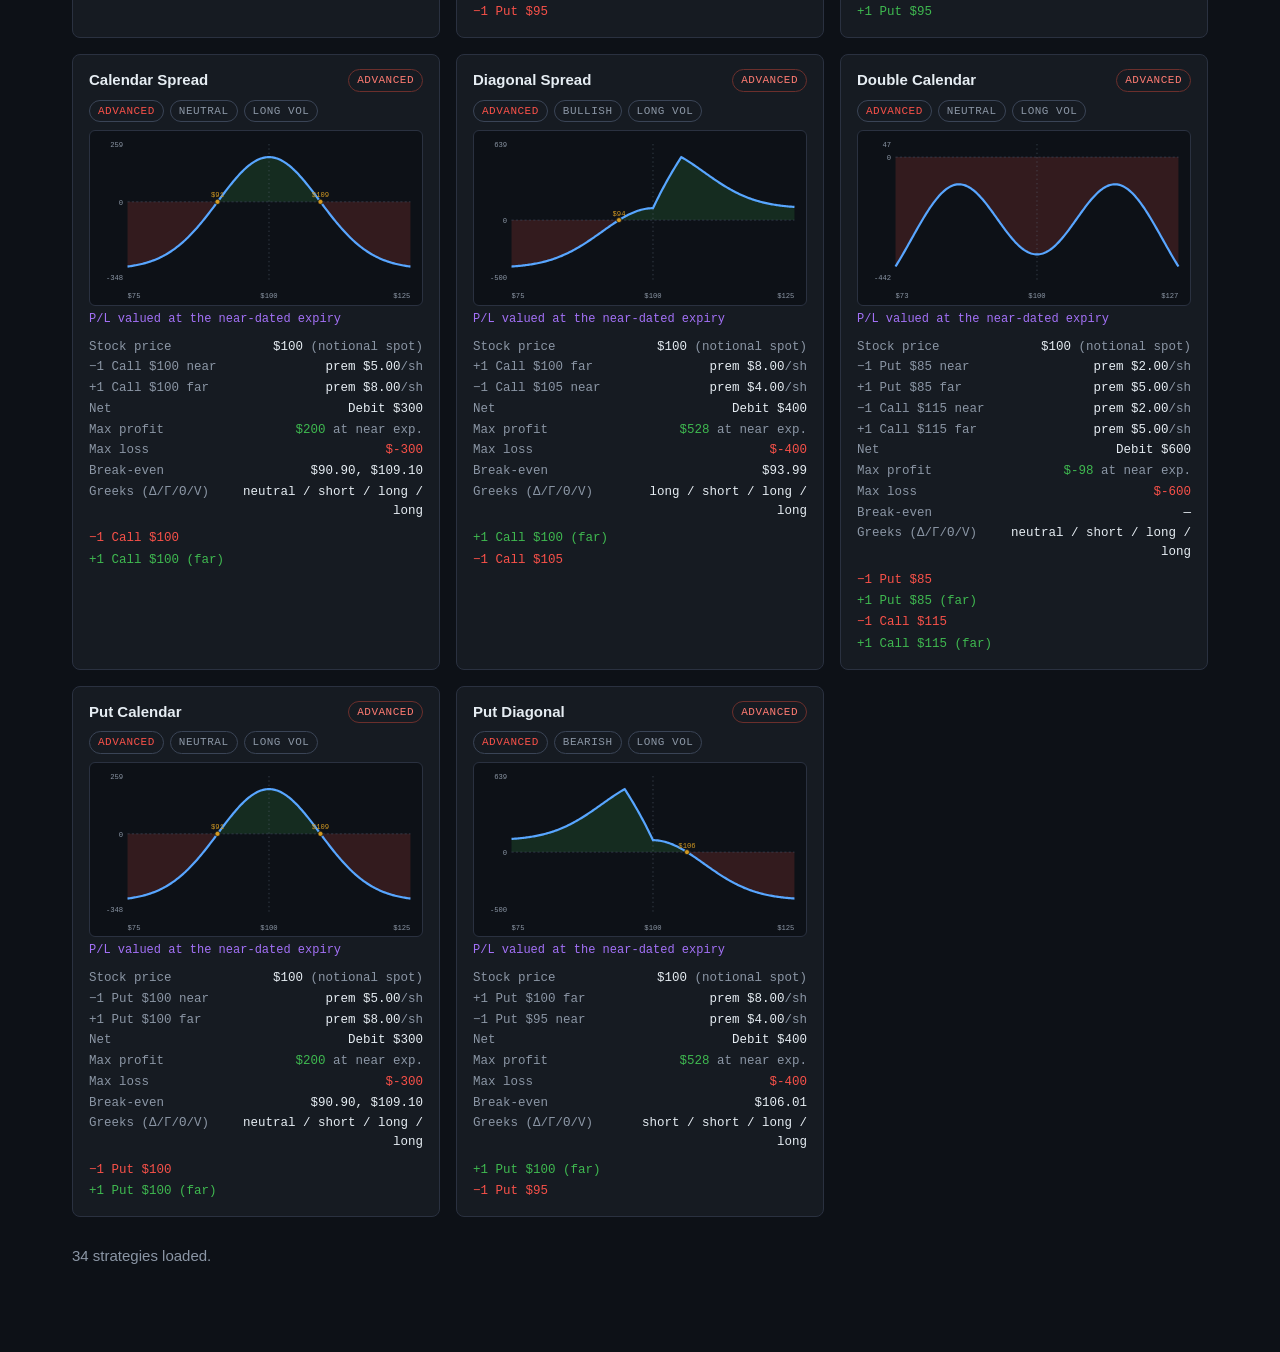
==== commit aa7c15bd: "Sandbox recognition, Box new-best guard, honest leaderboard save message #5 sandbox.js: rank signatu" ====
--- a/gallery.html
+++ b/gallery.html
@@ -4,7 +4,7 @@
   <meta charset="UTF-8" />
   <meta name="viewport" content="width=device-width, initial-scale=1.0" />
   <title>Strategy Reference · Options Strategy Trainer</title>
-  <link rel="stylesheet" href="css/styles.css?v=37" />
+  <link rel="stylesheet" href="css/styles.css?v=38" />
 </head>
 <body>
   <div class="topbar">
@@ -20,8 +20,8 @@
     <div id="gallery"></div>
   </div>
 
-  <script src="js/payoff.js?v=37"></script>
-  <script src="js/strategies.js?v=37"></script>
+  <script src="js/payoff.js?v=38"></script>
+  <script src="js/strategies.js?v=38"></script>
   <script>
     (function () {
       var SPOT = Payoff.SPOT;
